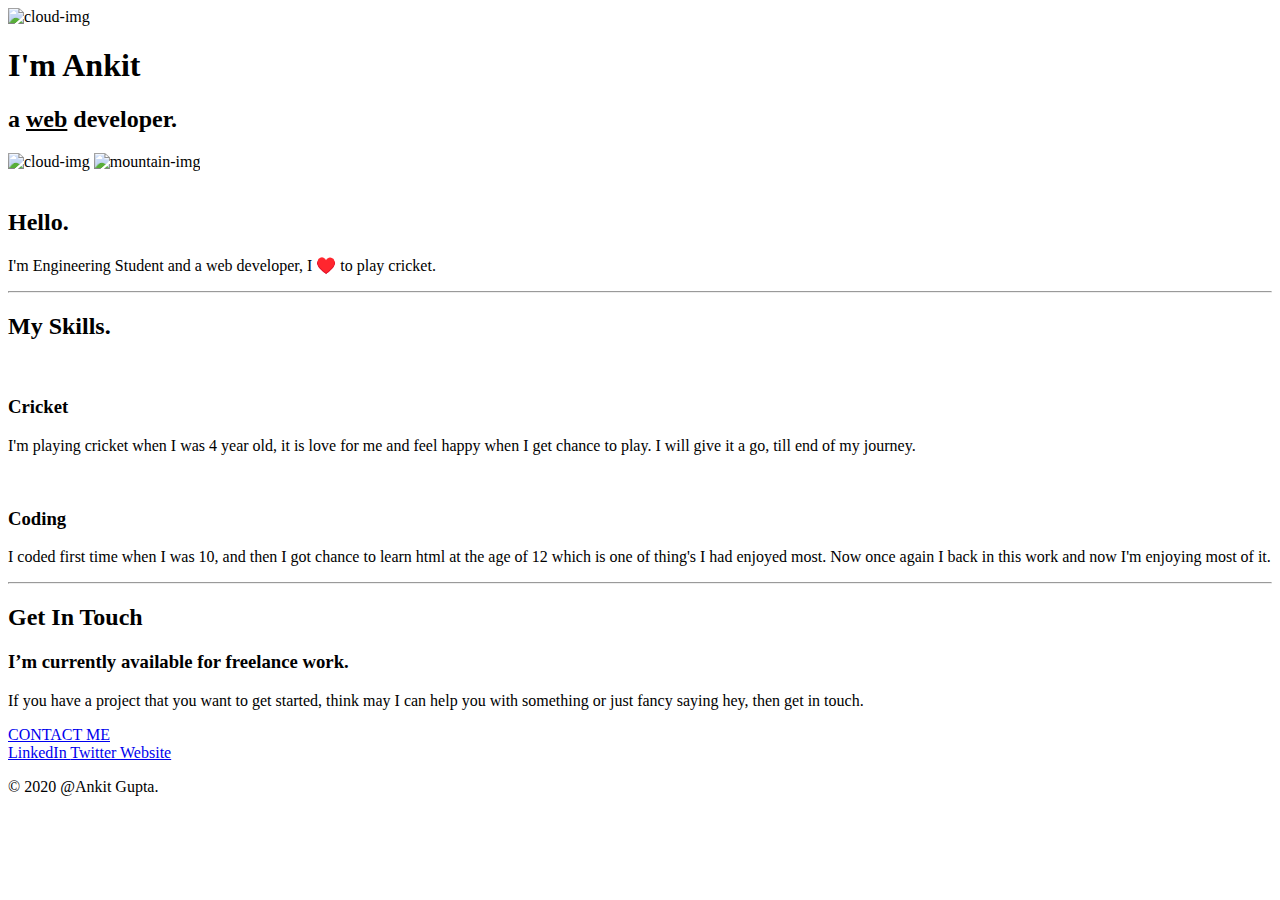
==== index.html @ df9e782b "Add files via upload" ====
<!DOCTYPE html>
<html lang="en" dir="ltr">
  <head>
    <meta charset="utf-8">
    <title> Ankit Gupta</title>
    <link href="css/styles.css" rel="stylesheet"  />
    <link rel="icon" href="favicon.ico">
    <link href="https://fonts.googleapis.com/css2?family=Raleway&family=Sacramento&display=swap" rel="stylesheet">
    <link href="https://fonts.googleapis.com/css2?family=Playfair+Display&display=swap" rel="stylesheet">
    <link href="https://fonts.googleapis.com/css2?family=Ubuntu&display=swap" rel="stylesheet">
  </head>
  <body>
    <div class="div1">
      <img class="topcloud" src="images/cloud.png" alt="cloud-img">
      <h1>I'm   Ankit</h1>
      <h2>a <span style="text-decoration:underline">web</span> developer.</h2>
      <img class="bottomcloud" src="images/cloud.png" alt="cloud-img">
      <img class="mountain" src="images/mountain.png" alt="mountain-img">


    </div>

      <div class="div2">
        <div class="profile">
          <img class="profile-img" src="C:\Users\Ankit Gupta\Desktop\Web Development\CSS-My site\images\ankit.png" alt="" >
          <h2>Hello.</h2>
          <p class="intro">I'm Engineering Student and a web developer, I ♥️ to play cricket.</p>
        </div>
        <hr>
        <div class="skills">
          <h2>My Skills.</h2>
          <div class="skill-row">
            <img class="cricket-img" src="C:\Users\Ankit Gupta\Desktop\Web Development\CSS-My site\images\cricket.png" alt="" >
            <h3>Cricket</h3>
            <p>I'm playing cricket when I was 4 year old, it is love for me and feel happy when I get chance to play. I will give it a go, till end of my journey.</p>
          </div>
          <div class="skill-row">
            <img class="coding-img" src="C:\Users\Ankit Gupta\Desktop\Web Development\CSS-My site\images\coding.png" alt=""  >
            <h3>Coding</h3>
            <p>I coded first time when I was 10, and then I got chance to learn html at the age of 12 which is one of thing's I had enjoyed most. Now once again I back in this work and now I'm enjoying most of it. </p>
          </div>
        </div>
        <hr>
        <div class="contact-me">
          <h2>Get In Touch</h2>
          <h3>I’m currently available for freelance work.</h3>
          <p class="intouch">If you have a project that you want to get started, think may I can help you with something or just fancy saying hey, then get in touch.</p>
          <a class="btn" href="contactdetail.html">CONTACT ME</a>
        </div>
      </div>


      <div class="div3">
        <a class="footer-link" href="https://www.linkedin.com/">LinkedIn </a>
        <a class="footer-link" href="https://twitter.com/">Twitter </a>
        <a class="footer-link" href="https://www.appbrewery.co/">Website</a>
        <p class="copyright"> © 2020 @Ankit Gupta.</p>
      </div>

  </body>
</html>
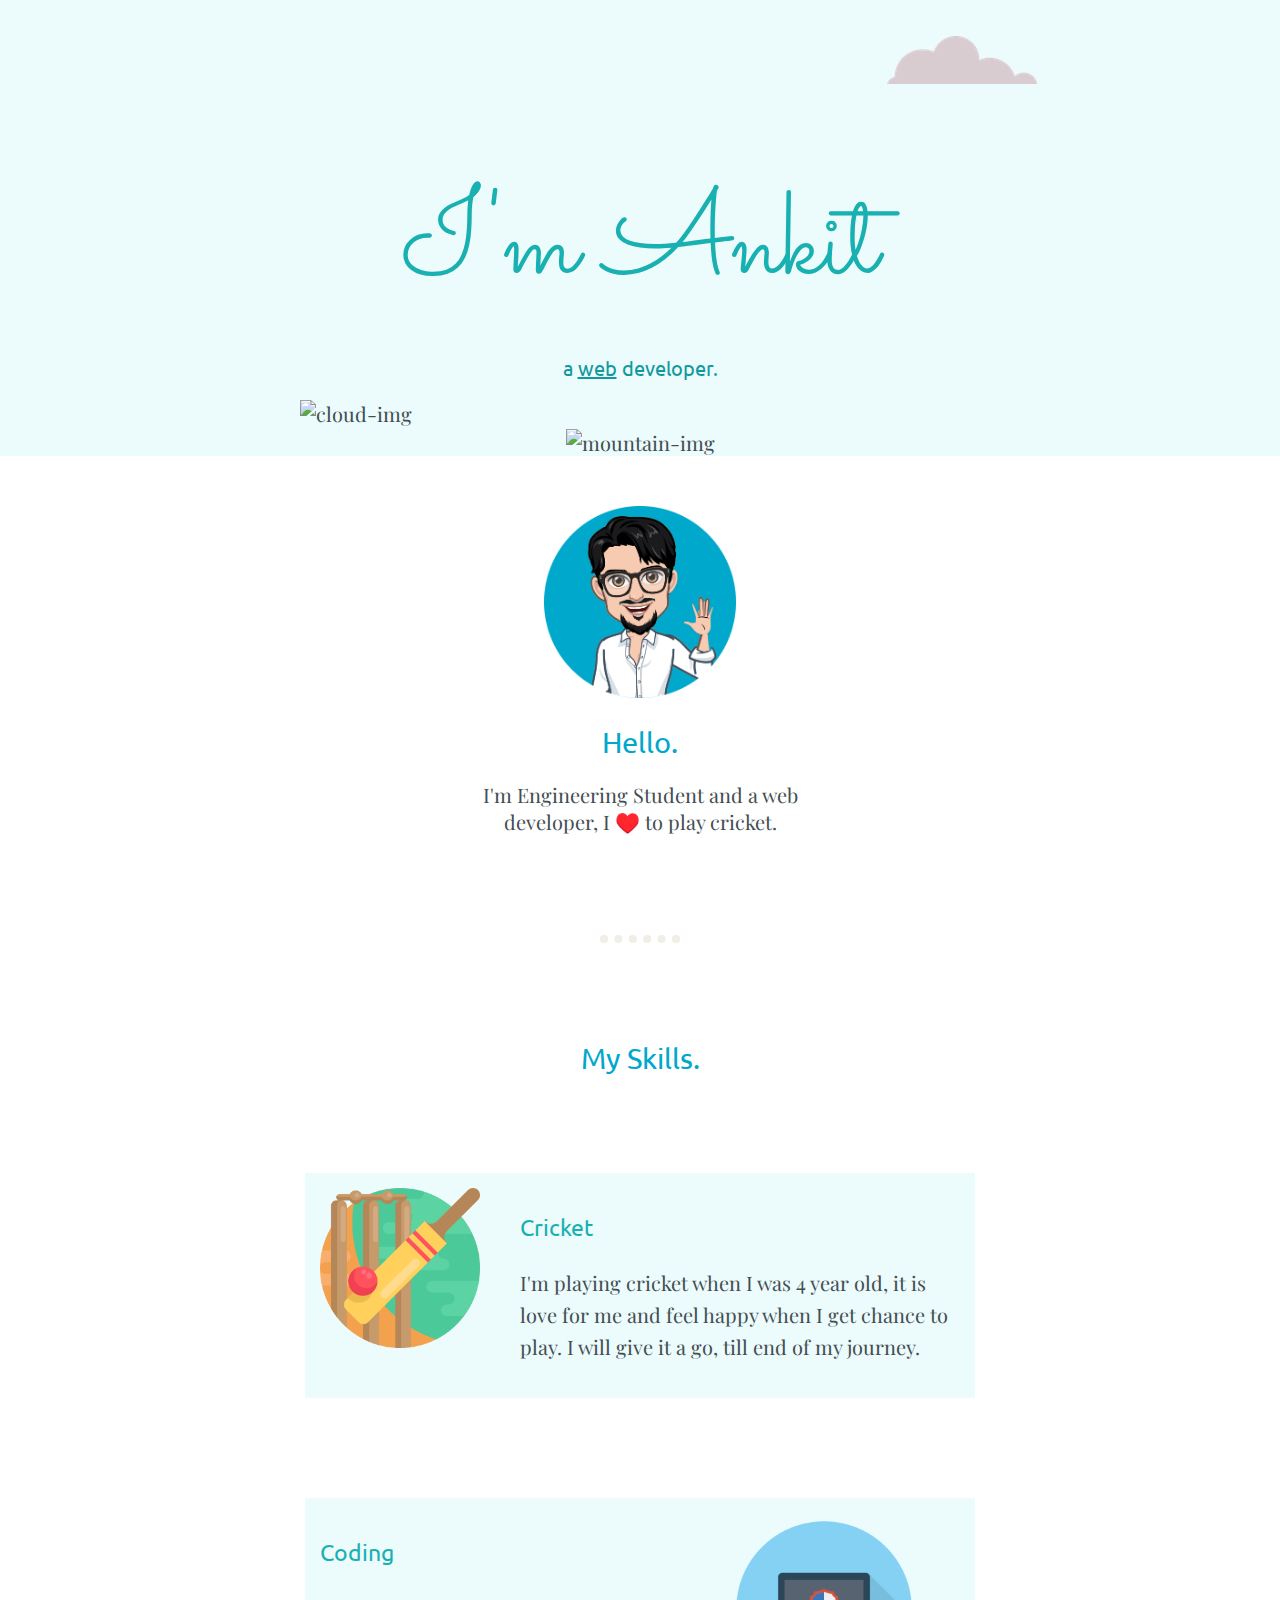
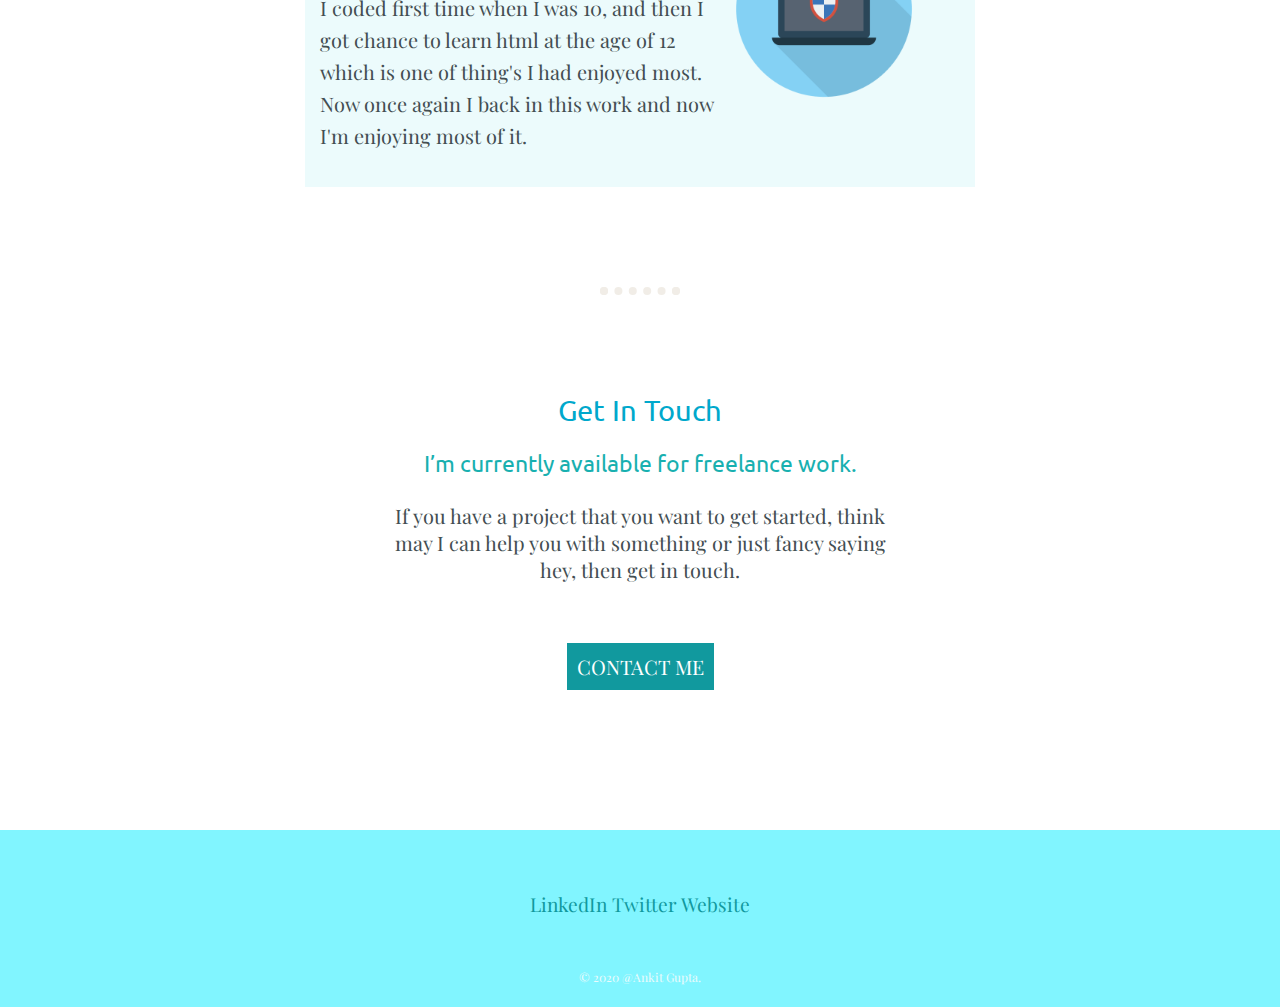
==== commit 9af2d47a: "Add files via upload" ====
--- a/index.html
+++ b/index.html
@@ -3,7 +3,7 @@
   <head>
     <meta charset="utf-8">
     <title> Ankit Gupta</title>
-    <link href="css/styles.css" rel="stylesheet"  />
+    <link href="styles.css" rel="stylesheet"  />
     <link rel="icon" href="favicon.ico">
     <link href="https://fonts.googleapis.com/css2?family=Raleway&family=Sacramento&display=swap" rel="stylesheet">
     <link href="https://fonts.googleapis.com/css2?family=Playfair+Display&display=swap" rel="stylesheet">
@@ -11,7 +11,7 @@
   </head>
   <body>
     <div class="div1">
-      <img class="topcloud" src="images/cloud.png" alt="cloud-img">
+      <img class="topcloud" src="cloud.png" alt="cloud-img">
       <h1>I'm   Ankit</h1>
       <h2>a <span style="text-decoration:underline">web</span> developer.</h2>
       <img class="bottomcloud" src="images/cloud.png" alt="cloud-img">
@@ -22,7 +22,7 @@
 
       <div class="div2">
         <div class="profile">
-          <img class="profile-img" src="C:\Users\Ankit Gupta\Desktop\Web Development\CSS-My site\images\ankit.png" alt="" >
+          <img class="profile-img" src="ankit.png" alt="" >
           <h2>Hello.</h2>
           <p class="intro">I'm Engineering Student and a web developer, I ♥️ to play cricket.</p>
         </div>
@@ -30,12 +30,12 @@
         <div class="skills">
           <h2>My Skills.</h2>
           <div class="skill-row">
-            <img class="cricket-img" src="C:\Users\Ankit Gupta\Desktop\Web Development\CSS-My site\images\cricket.png" alt="" >
+            <img class="cricket-img" src="cricket.png" alt="" >
             <h3>Cricket</h3>
             <p>I'm playing cricket when I was 4 year old, it is love for me and feel happy when I get chance to play. I will give it a go, till end of my journey.</p>
           </div>
           <div class="skill-row">
-            <img class="coding-img" src="C:\Users\Ankit Gupta\Desktop\Web Development\CSS-My site\images\coding.png" alt=""  >
+            <img class="coding-img" src="coding.png" alt=""  >
             <h3>Coding</h3>
             <p>I coded first time when I was 10, and then I got chance to learn html at the age of 12 which is one of thing's I had enjoyed most. Now once again I back in this work and now I'm enjoying most of it. </p>
           </div>
--- a/styles.css
+++ b/styles.css
@@ -0,0 +1,153 @@
+body{
+  text-align: center;
+  margin: 0px;
+  font-family: 'Playfair Display', serif;
+  color: #434e52;
+  font-size: 20px;
+}
+.div1{
+  background-color:#ecfbfc;
+  position:relative;
+  padding-top: 100px;
+
+
+
+}
+.div2{
+
+}
+.div3{
+  background-color:#81f5ff;
+  padding: 100px 0px 10px;
+
+}
+img{
+  width:50;
+  height: 50;
+}
+.profile-img{
+  width: 15%;
+
+}
+.profile{
+    margin: 50px auto 50px auto;
+}
+.cricket-img{
+  width: 25%;
+  float:left;
+  padding-right: 40px;
+}
+.coding-img{
+  width: 30%;
+  float:right;
+  padding-right: 40px;
+}
+
+h1{
+  margin: 60px auto 0px auto;
+  font-size: 7.5rem;
+  font-family: 'Sacramento', cursive;
+  color: #18b0b0;
+  font-weight: normal;
+
+}
+h2{
+  color:#00a8cc;
+ font-size: 1.8rem;
+  line-height: 30px;
+  font-weight:normal;
+  font-family: 'Ubuntu', sans-serif;
+
+}
+.div1 h2{
+  font-size: 20px;
+  color: #11999E;
+}
+h3{
+  color: #18b0b0;
+  font-weight: normal;
+  font-family: 'Ubuntu', sans-serif;
+}
+p{
+
+}
+.topcloud{
+  position:absolute;
+  top: 8%;
+  right: 19%;
+
+}
+
+.bottomcloud{
+  position:absolute;
+  top: 400px;
+  left: 300px;
+}
+.mountain{
+  margin-top: 800;
+  padding-top: 30px;
+  width: 37%;
+
+}
+.intro{
+  width: 30%;
+  margin: 0 auto;
+}
+.footer-link{
+  color:#11999E
+}
+.btn{
+    color:#11999E
+}
+.skill-row{
+  width:50%;
+  margin: 100px auto 100px auto;
+  text-align: left;
+  line-height: 2rem;
+  padding: 15px;
+    background-color: #ecfbfc;
+
+
+}
+hr{
+  width: 5%;
+  border-style: dotted;
+  border-top:0px;
+  color: #d2c6b2;
+  border-width: 8px;
+  margin:100px auto;
+  opacity: 0.3;
+}
+.btn{
+  background-color: #11999E;
+  color: white;
+  font-size: 20px;
+  margin-bottom: 30px;
+  text-decoration: none;
+  position: relative;
+  bottom: 150px;
+  padding: 10px;
+}
+.btn:hover{
+  background-color:#00a8cc;
+    opacity: 0.9;
+}
+.intouch{
+  width: 40%;
+  margin: 20px auto;
+  padding-bottom: 200px;
+}
+a{
+  font-size: 1.2rem;
+  text-decoration: none;
+  position: relative;
+  bottom: 40px;
+}
+
+ a:hover{
+  color: #ecfbfc;
+}
+.copyright{
+  color: #ecfbfc;
+  font-size: 0.75rem;
+}
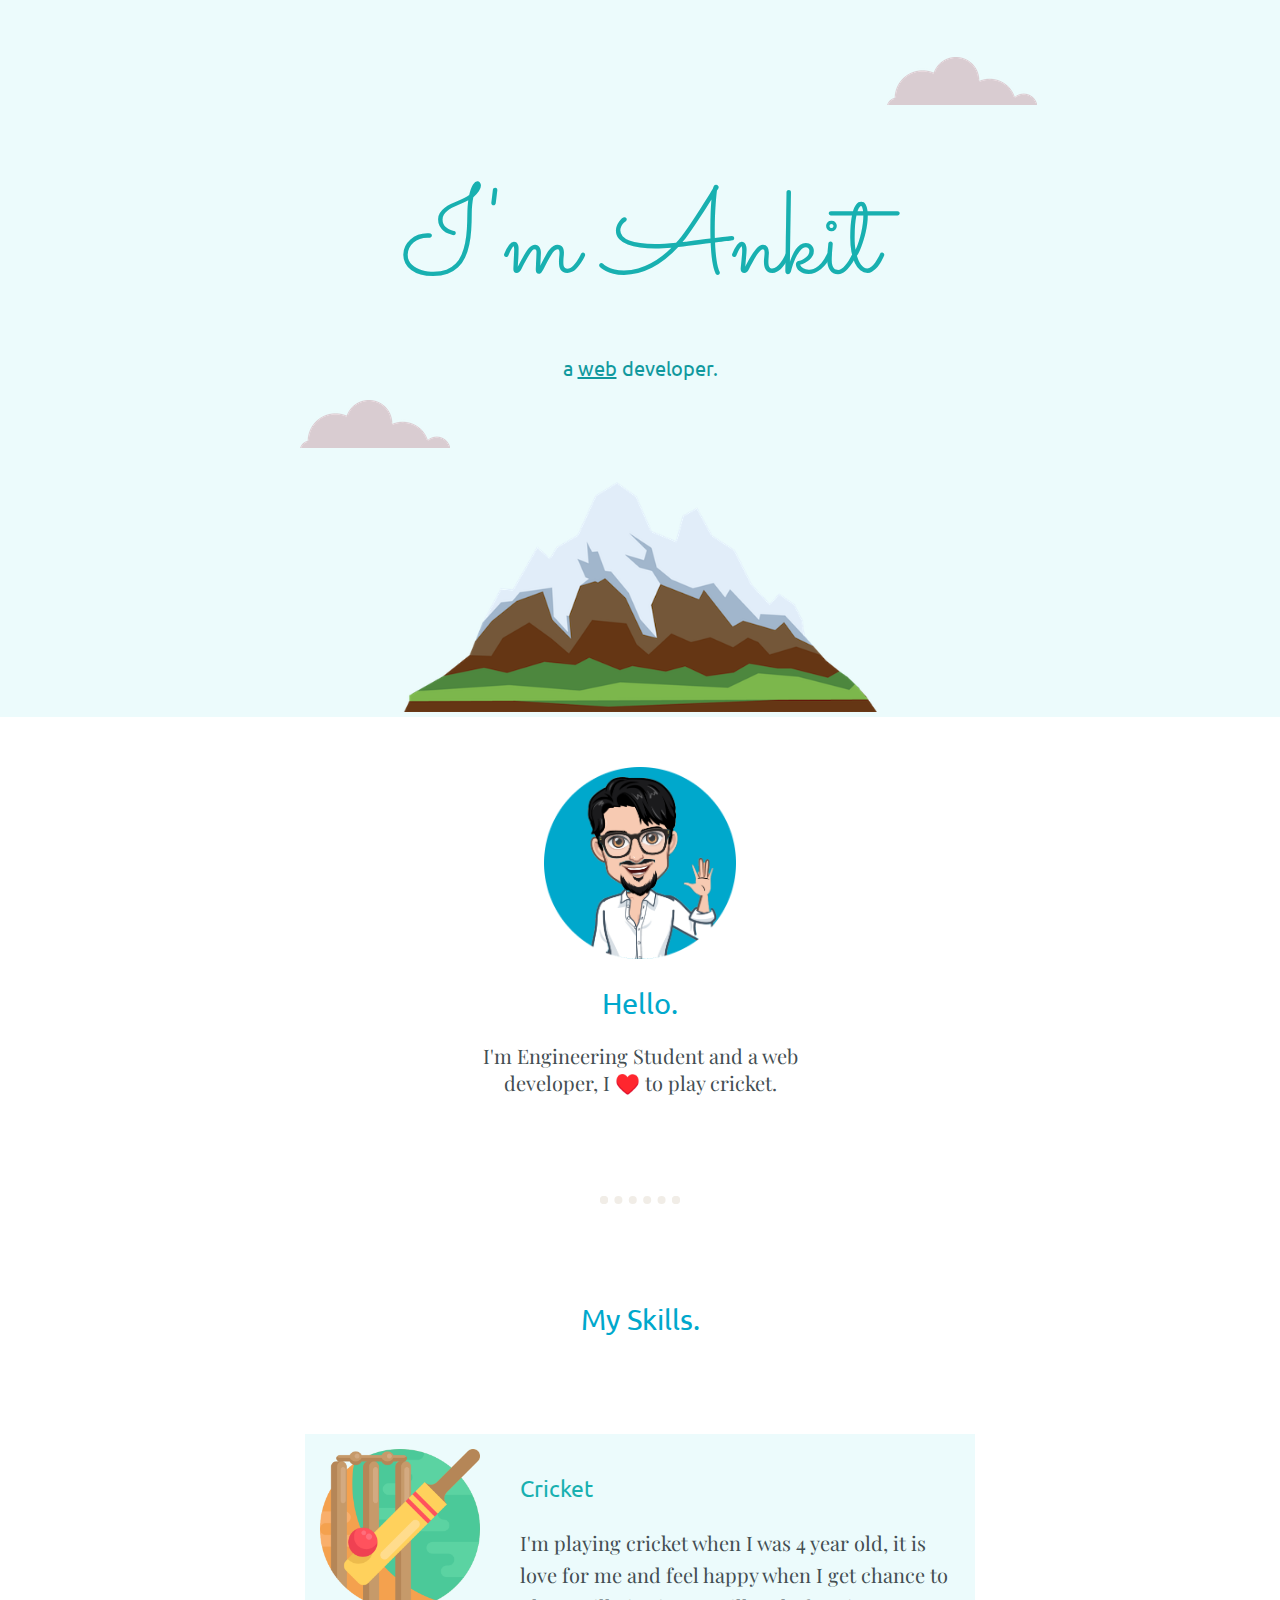
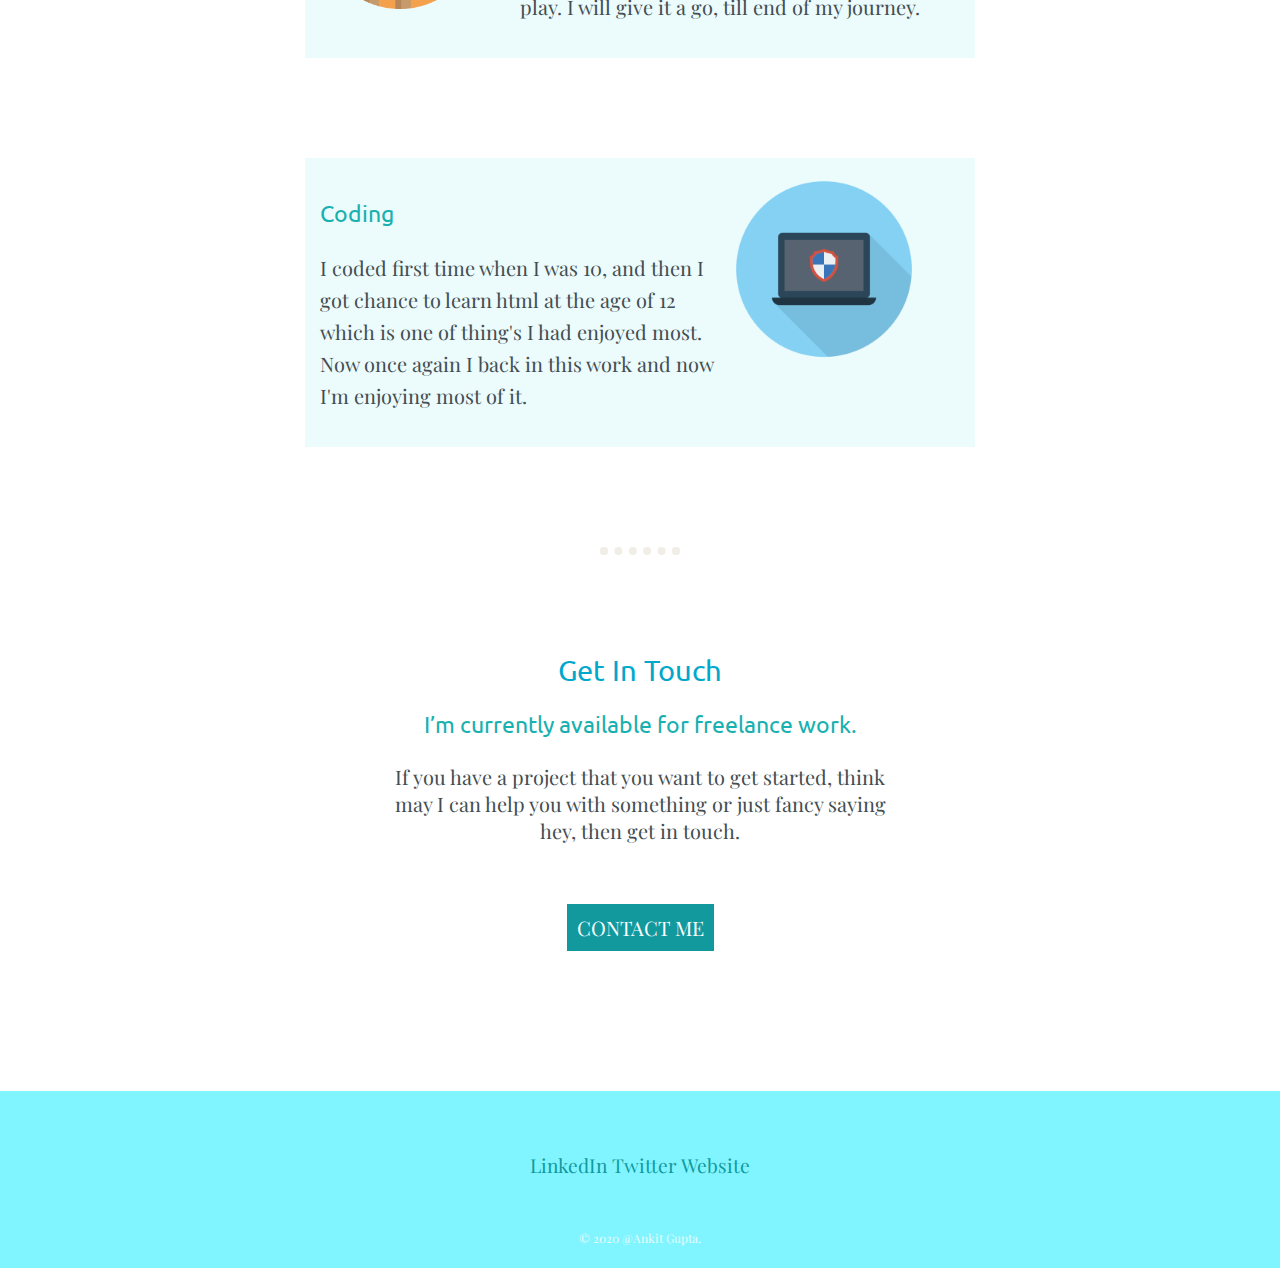
==== commit 356e8e14: "Add files via upload" ====
--- a/index.html
+++ b/index.html
@@ -14,8 +14,8 @@
       <img class="topcloud" src="cloud.png" alt="cloud-img">
       <h1>I'm   Ankit</h1>
       <h2>a <span style="text-decoration:underline">web</span> developer.</h2>
-      <img class="bottomcloud" src="images/cloud.png" alt="cloud-img">
-      <img class="mountain" src="images/mountain.png" alt="mountain-img">
+      <img class="bottomcloud" src="cloud.png" alt="cloud-img">
+      <img class="mountain" src="mountain.png" alt="mountain-img">
 
 
     </div>
